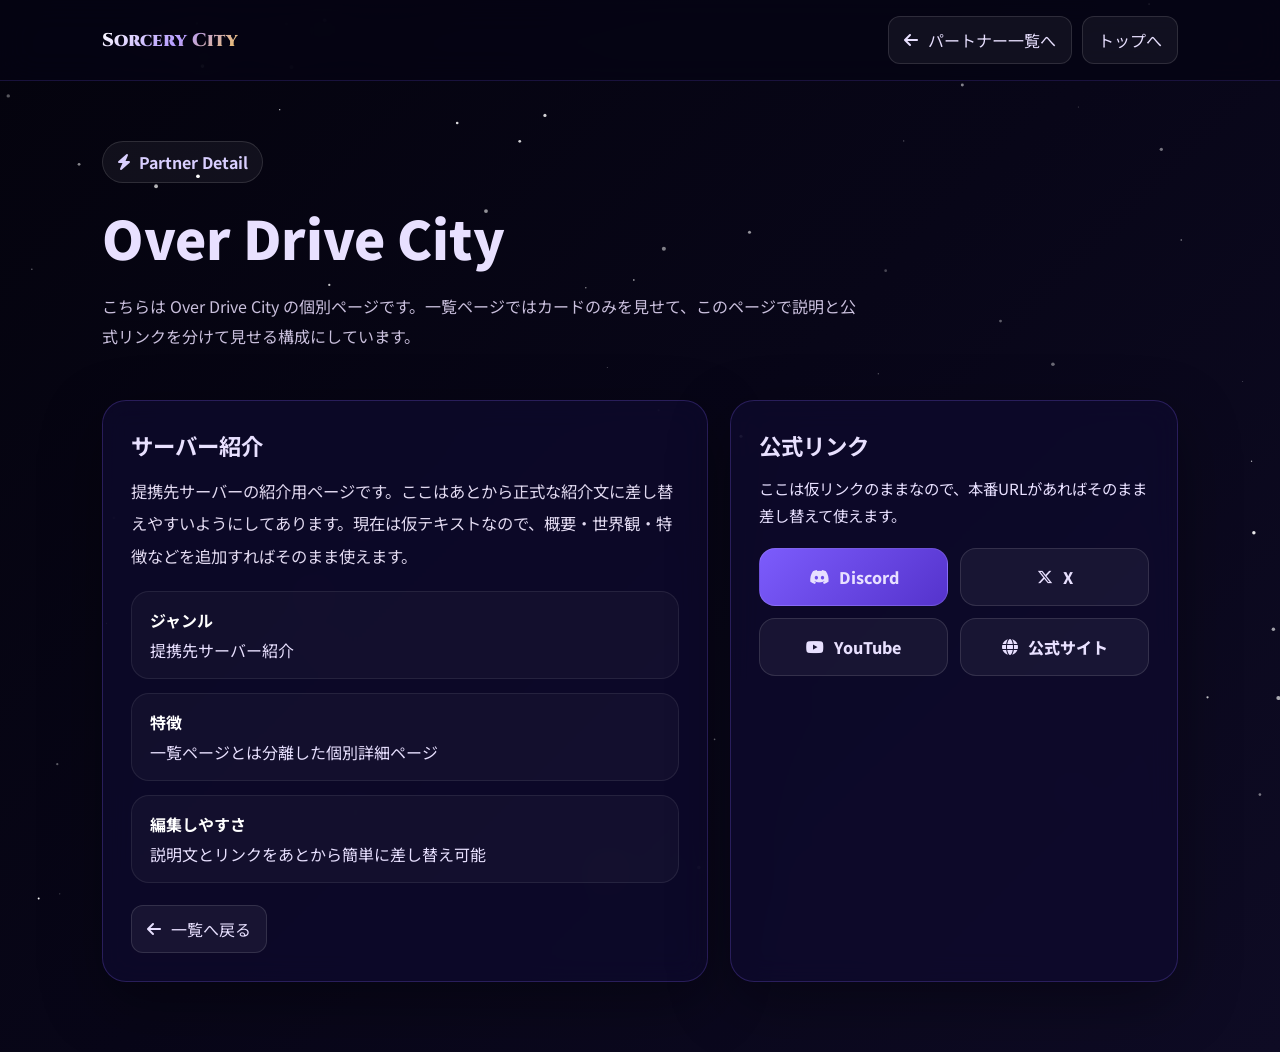
==== overdrivecity.html @ 0b92b820 "Add files via upload" ====
<!DOCTYPE html>
<html lang="ja">
<head>
  <meta charset="UTF-8" />
  <meta name="viewport" content="width=device-width, initial-scale=1.0" />
  <title>Over Drive City | パートナーサーバー</title>
  <meta http-equiv="Cache-Control" content="no-cache, no-store, must-revalidate">
  <meta http-equiv="Pragma" content="no-cache">
  <meta http-equiv="Expires" content="0">
  <link rel="preconnect" href="https://fonts.googleapis.com">
  <link rel="preconnect" href="https://fonts.gstatic.com" crossorigin>
  <link href="https://fonts.googleapis.com/css2?family=Cinzel:wght@400;700;900&family=Noto+Sans+JP:wght@400;500;700;900&display=swap" rel="stylesheet">
  <link rel="stylesheet" href="https://cdnjs.cloudflare.com/ajax/libs/font-awesome/6.5.0/css/all.min.css">
  <style>
    *{margin:0;padding:0;box-sizing:border-box} body{font-family:'Noto Sans JP',sans-serif;background:linear-gradient(135deg,#04030d 0%,#080618 50%,#0e0b24 100%);color:#e8e0ff;min-height:100vh;overflow-x:hidden} a{text-decoration:none;color:inherit} .starfield{position:fixed;inset:0;z-index:-1;pointer-events:none}
    .container{max-width:1120px;margin:0 auto;padding:0 22px}.glass{background:rgba(15,10,46,.72);backdrop-filter:blur(14px);border:1px solid rgba(133,101,255,.24);border-radius:24px;box-shadow:0 20px 60px rgba(0,0,0,.35)}
    nav{position:sticky;top:0;z-index:20;background:rgba(6,4,20,.78);backdrop-filter:blur(16px);border-bottom:1px solid rgba(124,92,252,.18)} nav .container{display:flex;justify-content:space-between;align-items:center;padding:16px 22px}
    .logo{font-family:'Cinzel',serif;font-weight:900;font-size:1.15rem;background:linear-gradient(135deg,#fff 0%,#b69cff 55%,#f0c060 100%);-webkit-background-clip:text;-webkit-text-fill-color:transparent}.btn{display:inline-flex;align-items:center;gap:10px;padding:11px 15px;border-radius:12px;border:1px solid rgba(255,255,255,.12);background:rgba(255,255,255,.05)}
    .hero{padding:60px 0 24px}.eyebrow{display:inline-flex;align-items:center;gap:8px;padding:8px 14px;border-radius:999px;border:1px solid rgba(255,255,255,.12);background:rgba(255,255,255,.05);font-weight:700;color:#d9cfff}.hero h1{font-size:clamp(2.2rem,5vw,3.3rem);font-weight:900;margin-top:16px}.hero p{max-width:760px;margin-top:16px;color:#c9bfdc;line-height:1.9}
    .layout{display:grid;grid-template-columns:1.15fr .85fr;gap:22px;padding:24px 0 70px}.panel{padding:28px}.panel h2{font-size:1.4rem;margin-bottom:14px}.desc{color:#e1d9f0;line-height:2;font-size:1.02rem}.list{display:grid;gap:14px;margin-top:18px}.item{padding:16px 18px;border-radius:18px;border:1px solid rgba(255,255,255,.08);background:rgba(255,255,255,.03)} .item b{display:block;margin-bottom:6px;color:#fff}
    .link-grid{display:grid;grid-template-columns:repeat(2,minmax(0,1fr));gap:12px;margin-top:18px}.link-btn{display:flex;align-items:center;justify-content:center;gap:10px;padding:16px;border-radius:16px;border:1px solid rgba(255,255,255,.12);background:rgba(255,255,255,.05);font-weight:800}.link-btn.primary{background:linear-gradient(135deg,#7c5cfc 0%,#5533cc 100%)}
    .back-row{display:flex;gap:12px;flex-wrap:wrap;margin-top:22px}.mini{color:#b7abcq;font-size:.96rem;line-height:1.8}
    @media (max-width:880px){.layout{grid-template-columns:1fr}.link-grid{grid-template-columns:1fr}}
  </style>
</head>
<body>
  <canvas id="starfield" class="starfield"></canvas>
  <nav><div class="container"><div class="logo">Sorcery City</div><div style="display:flex;gap:10px"><a class="btn" href="./index_partner_screenshot_style.html#soragra"><i class="fa-solid fa-arrow-left"></i>パートナー一覧へ</a><a class="btn" href="./index.html">トップへ</a></div></div></nav>
  <main class="container">
    <section class="hero">
      <div class="eyebrow"><i class="fa-solid fa-bolt"></i> Partner Detail</div>
      <h1>Over Drive City</h1>
      <p>こちらは Over Drive City の個別ページです。一覧ページではカードのみを見せて、このページで説明と公式リンクを分けて見せる構成にしています。</p>
    </section>
    <section class="layout">
      <article class="glass panel">
        <h2>サーバー紹介</h2>
        <p class="desc">提携先サーバーの紹介用ページです。ここはあとから正式な紹介文に差し替えやすいようにしてあります。現在は仮テキストなので、概要・世界観・特徴などを追加すればそのまま使えます。</p>
        <div class="list">
          <div class="item"><b>ジャンル</b>提携先サーバー紹介</div>
          <div class="item"><b>特徴</b>一覧ページとは分離した個別詳細ページ</div>
          <div class="item"><b>編集しやすさ</b>説明文とリンクをあとから簡単に差し替え可能</div>
        </div>
        <div class="back-row">
          <a class="btn" href="./index_partner_screenshot_style.html#soragra"><i class="fa-solid fa-arrow-left"></i>一覧へ戻る</a>
        </div>
      </article>
      <aside class="glass panel">
        <h2>公式リンク</h2>
        <p class="mini">ここは仮リンクのままなので、本番URLがあればそのまま差し替えて使えます。</p>
        <div class="link-grid">
          <a class="link-btn primary" href="#" target="_blank" rel="noopener"><i class="fa-brands fa-discord"></i>Discord</a>
          <a class="link-btn" href="#" target="_blank" rel="noopener"><i class="fa-brands fa-x-twitter"></i>X</a>
          <a class="link-btn" href="#" target="_blank" rel="noopener"><i class="fa-brands fa-youtube"></i>YouTube</a>
          <a class="link-btn" href="#" target="_blank" rel="noopener"><i class="fa-solid fa-globe"></i>公式サイト</a>
        </div>
      </aside>
    </section>
  </main>
  <script>
    const c=document.getElementById('starfield'),x=c.getContext('2d');let stars=[];function resize(){c.width=innerWidth;c.height=innerHeight;stars=Array.from({length:Math.min(180,Math.floor(c.width*c.height/15000))},()=>({x:Math.random()*c.width,y:Math.random()*c.height,r:Math.random()*1.8+.3,o:Math.random()*.8+.2,t:Math.random()*.03+.005}));}function draw(){x.clearRect(0,0,c.width,c.height);for(const s of stars){s.o+=((Math.random()-.5)*s.t);if(s.o<.15)s.o=.15;if(s.o>1)s.o=1;x.beginPath();x.arc(s.x,s.y,s.r,0,Math.PI*2);x.fillStyle=`rgba(255,255,255,${s.o})`;x.fill();}requestAnimationFrame(draw)}addEventListener('resize',resize);resize();draw();
  </script>
</body>
</html>
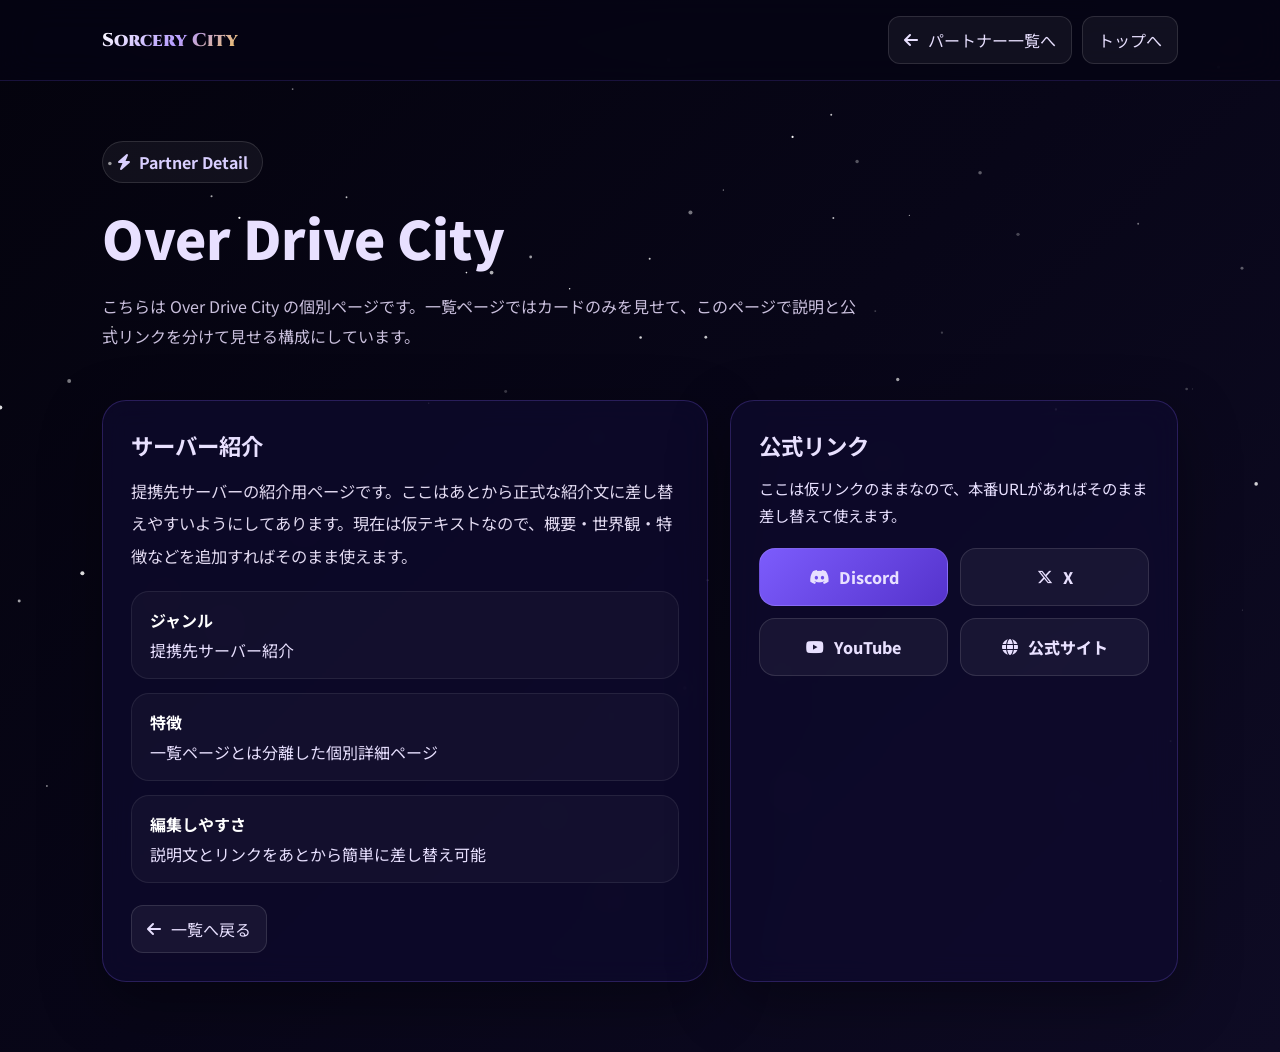
==== commit 95ce4a89: "Add files via upload" ====
--- a/overdrivecity.html
+++ b/overdrivecity.html
@@ -25,7 +25,7 @@
 </head>
 <body>
   <canvas id="starfield" class="starfield"></canvas>
-  <nav><div class="container"><div class="logo">Sorcery City</div><div style="display:flex;gap:10px"><a class="btn" href="./index_partner_screenshot_style.html#soragra"><i class="fa-solid fa-arrow-left"></i>パートナー一覧へ</a><a class="btn" href="./index.html">トップへ</a></div></div></nav>
+  <nav><div class="container"><div class="logo">Sorcery City</div><div style="display:flex;gap:10px"><a class="btn" href="./index.html#soragra"><i class="fa-solid fa-arrow-left"></i>パートナー一覧へ</a><a class="btn" href="./index.html">トップへ</a></div></div></nav>
   <main class="container">
     <section class="hero">
       <div class="eyebrow"><i class="fa-solid fa-bolt"></i> Partner Detail</div>
@@ -42,7 +42,7 @@
           <div class="item"><b>編集しやすさ</b>説明文とリンクをあとから簡単に差し替え可能</div>
         </div>
         <div class="back-row">
-          <a class="btn" href="./index_partner_screenshot_style.html#soragra"><i class="fa-solid fa-arrow-left"></i>一覧へ戻る</a>
+          <a class="btn" href="./index.html#soragra"><i class="fa-solid fa-arrow-left"></i>一覧へ戻る</a>
         </div>
       </article>
       <aside class="glass panel">
